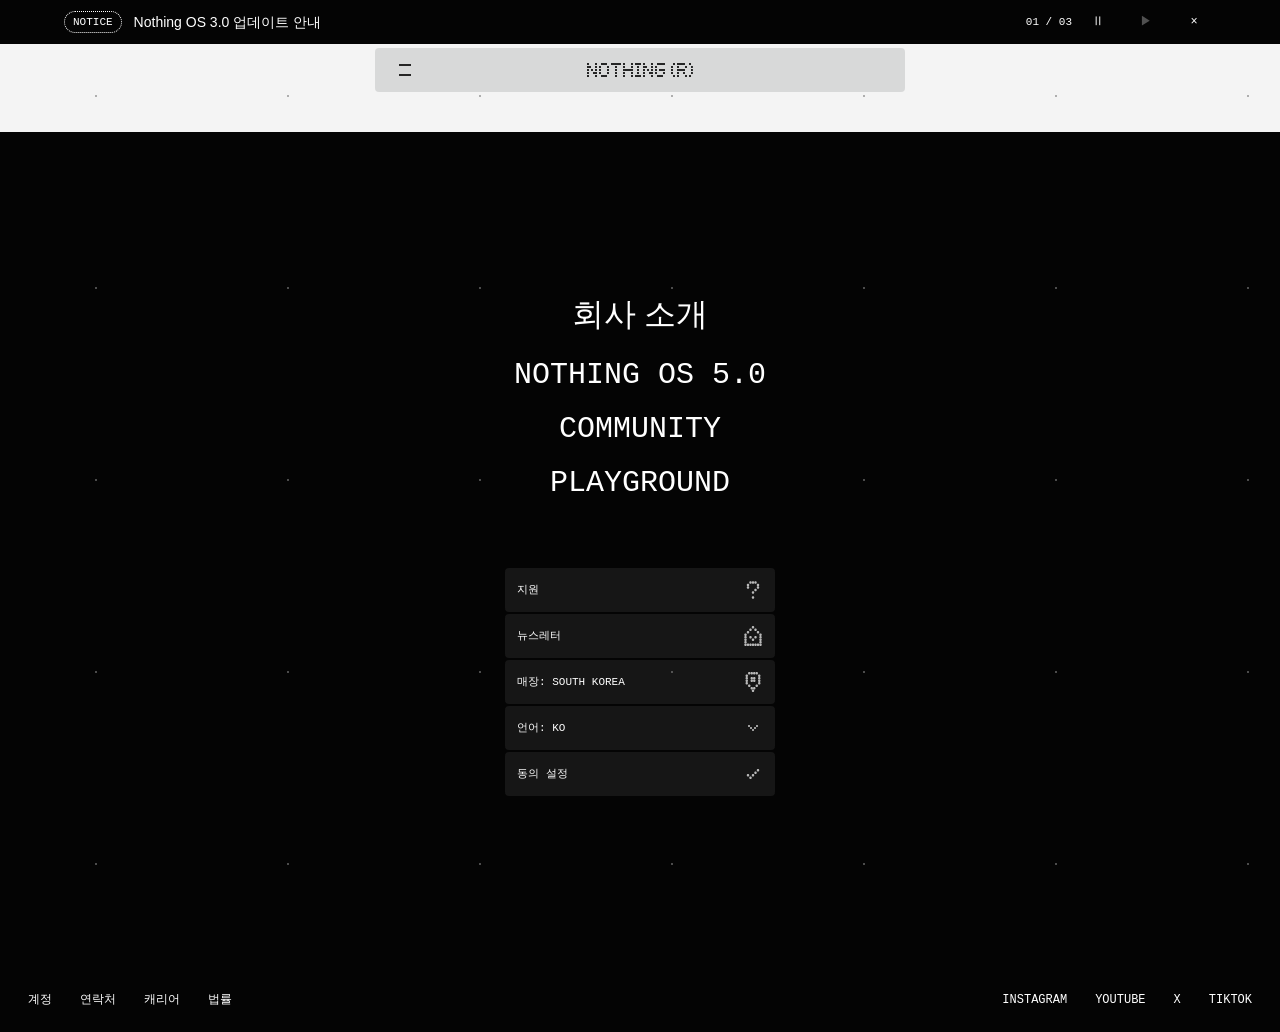
==== pdp.html @ 9f7a3cd3 "2026-11-05/17:21" ====
<!DOCTYPE html>
<html lang="ko" class="light">
  <head>
    <meta charset="UTF-8">
    <meta name="viewport" content="width=device-width, initial-scale=1">
    <meta name="description" content="Nothing Headphone (1)의 사운드, 디자인과 제품 정보를 확인하세요.">
    <meta property="og:title" content="Headphone (1) | Nothing">
    <meta property="og:description" content="Sound, closer. Headphone (1).">
    <title>Headphone (1) | Nothing</title>
    <link rel="stylesheet" href="css/sub.css">
  </head>
  <body class="pdp-page light" data-pdp-page aria-busy="true">
    <aside class="announcement-ticker" data-announcement-ticker data-notice-url="pages/support/notice.html" aria-label="주요 공지사항" hidden>
      <div class="inner-box announcement-ticker__inner">
        <a class="announcement-ticker__link" data-announcement-link>
          <span class="announcement-ticker__label" aria-hidden="true">NOTICE</span>
          <span class="announcement-ticker__title" data-announcement-title aria-live="off"></span>
        </a>
        <div class="announcement-ticker__controls" role="group" aria-label="공지 순환 제어">
          <span class="announcement-ticker__count" data-announcement-count aria-hidden="true"></span>
          <button class="announcement-ticker__control" type="button" data-announcement-pause aria-label="공지 순환 멈춤">
            <span aria-hidden="true">Ⅱ</span>
          </button>
          <button class="announcement-ticker__control" type="button" data-announcement-play aria-label="공지 순환 재생">
            <span aria-hidden="true">▶</span>
          </button>
          <button class="announcement-ticker__control" type="button" data-announcement-close aria-label="공지 닫기">
            <span aria-hidden="true">×</span>
          </button>
        </div>
      </div>
    </aside>
    <div class="body-pattern" aria-hidden="true"></div>
    <header class="site-header">
      <div class="inner-box">
        <div class="partition-box partition-box--center">
          <div class="content-box header__content">
            <a class="visually-hidden" href="#main-content">본문 바로가기</a>
            <button
              class="header__menu-button"
              type="button"
              aria-label="전체 메뉴 열기"
              aria-controls="site-menu"
              aria-expanded="false"
              data-menu-toggle>
              <img class="header__menu-mark" src="images/d/hbg.svg" alt="" aria-hidden="true" width="16" height="16">
            </button>
            <a class="header__brand" href="index.html#main-content" aria-label="NOTHING 홈">
              <img class="header__brand-logo" src="images/d/logo.svg" alt="NOTHING" width="106" height="14">
            </a>
            <span class="header__balance" aria-hidden="true"></span>
            <nav class="site-menu" id="site-menu" aria-label="전체 메뉴" aria-hidden="true" inert>
              <div class="site-menu__panel">
                <div class="site-menu__content">
                  <ul class="site-menu__categories">
                    <li><a class="site-menu__category" href="products.html" data-menu-link>모든 제품</a></li>
                    <li><a class="site-menu__category" href="index.html#category" data-menu-link>휴대전화</a></li>
                    <li><a class="site-menu__category" href="index.html#category" data-menu-link>오디오</a></li>
                    <li><a class="site-menu__category" href="index.html#category" data-menu-link>시계</a></li>
                    <li><a class="site-menu__category" href="index.html#category" data-menu-link>액세서리</a></li>
                  </ul>
                  <div class="site-menu__signature" aria-label="CMF, NOTHING OS 5.0">
                    <a class="site-menu__cmf" href="index.html#category">CMF</a>
                    <a class="site-menu__slogan" href="index.html#main-content">NOTHING OS 5.0</a>
                  </div>
                </div>
                <nav class="site-menu__footer" aria-label="추가 링크">
                  <ul class="site-menu__links">
                    <li><a class="site-menu__link" href="index.html#main-content" data-menu-link>ACCOUNT</a></li>
                    <li><a class="site-menu__link" href="pages/support/notice.html" data-menu-link>지원</a></li>
                    <li><a class="site-menu__link" href="index.html#community" data-menu-link>COMMUNITY</a></li>
                    <li><a class="site-menu__link" href="index.html#community" data-menu-link>회사 소개</a></li>
                  </ul>
                </nav>
              </div>
            </nav>
          </div>
        </div>
      </div>
    </header>

    <main class="pdp-main" id="main-content">
      <p class="pdp__status" data-pdp-status role="status" hidden></p>
      <div data-pdp-content hidden>
        <section class="section pdp-hero" aria-label="Headphone (1) 제품 탐색">
          <div class="inner-box pdp-hero__inner">
            <div class="partition-box partition-box--center pdp-hero__layout">
              <div class="content-box pdp-hero__content">
                <figure class="pdp-hero__visual">
                  <img
                    class="pdp-hero__image"
                    data-pdp-hero-image
                    src="images/products/headphone-1-white-3_4-view-thumbnail.webp"
                    alt="Nothing Headphone (1) 화이트"
                    width="800"
                    height="800"
                    fetchpriority="high"
                    decoding="async">
                </figure>
                <nav class="pdp__icon-menu pdp__icon-menu--left" aria-label="제품 정보 메뉴" data-pdp-menu="left"></nav>
                <nav class="pdp__icon-menu pdp__icon-menu--right" aria-label="제품 기능 메뉴" data-pdp-menu="right"></nav>
                <p class="pdp-hero__product-title" data-pdp-hero-title>HEADPHONE (1)</p>
              </div>
            </div>
          </div>
        </section>

        <div class="pdp__headphone-content" data-pdp-headphone-content>
          <section class="section pdp-story pdp-story--full" id="pdp-design" aria-label="Headphone (1) 캠페인">
            <div class="inner-box pdp-story__inner">
              <div class="partition-box pdp-story__layout">
                <div class="content-box pdp-story__content">
                  <div class="pdp__media-placeholder pdp__media-placeholder--wide" data-pdp-fullbleed></div>
                </div>
              </div>
            </div>
          </section>

          <section class="section pdp-gallery" id="pdp-specifications" aria-label="Headphone (1) 모델 사진">
            <div class="inner-box pdp-gallery__inner">
              <div class="partition-box pdp-gallery__layout">
                <div class="content-box pdp-gallery__content">
                  <ul class="pdp-gallery__grid" data-pdp-model-grid></ul>
                </div>
              </div>
            </div>
          </section>

          <section class="section pdp-story pdp-story--cuts" id="pdp-performance" aria-label="Headphone (1) 제품 사진">
            <div class="inner-box pdp-story__inner">
              <div class="partition-box pdp-story__layout">
                <div class="content-box pdp-story__content">
                  <div class="pdp-story__cuts" data-pdp-product-cuts></div>
                </div>
              </div>
            </div>
          </section>

          <section class="section pdp-details" aria-label="Headphone (1) 기능">
            <div class="inner-box pdp-details__inner">
              <div class="partition-box partition-box--center pdp-details__layout">
                <div class="content-box pdp-details__content">
                  <h2 class="pdp-details__title" id="pdp-intelligence">Come to Play</h2>
                  <p class="pdp-details__description" id="pdp-hardware">A new sound experience, made for you.</p>
                  <ul class="pdp-details__features" data-pdp-features></ul>
                  <div class="pdp-details__anchors" aria-hidden="true">
                    <span id="pdp-controls">Nothing X</span>
                    <span id="pdp-sound">Sound by KEF</span>
                  </div>
                </div>
              </div>
            </div>
          </section>
        </section>
      </div>
      <p class="pdp__catalog-message" data-pdp-catalog-message hidden></p>
      <section class="pdp-buy-card" data-pdp-buy-card aria-label="Headphone (1) 구매 정보" hidden>
        <div class="pdp-buy-card__product">
          <div class="pdp-buy-card__copy">
            <p class="pdp-buy-card__name" data-pdp-name>headphone (1)</p>
            <ul class="pdp-buy-card__features" data-pdp-buy-features></ul>
          </div>
          <img
            class="pdp-buy-card__image"
            data-pdp-buy-image
            src="images/products/headphone-1-white-3_4-view-thumbnail.webp"
            alt="Headphone (1) 화이트"
            width="96"
            height="96"
            loading="lazy"
            decoding="async">
        </div>
        <div class="pdp-buy-card__actions">
          <label class="pdp-buy-card__color-label" for="pdp-color">색상</label>
          <select class="pdp-buy-card__color" id="pdp-color" data-pdp-color aria-label="색상 선택">
            <option value="product-03">화이트</option>
            <option value="product-04">블랙</option>
          </select>
          <a
            class="pdp-buy-card__buy"
            href="https://search.shopping.naver.com/search/all?query=Nothing%20Headphone%20(1)"
            target="_blank"
            rel="noopener noreferrer"
            data-pdp-buy-link>NAVER</a>
        </div>
      </section>
    </main>

    <footer class="site-footer">
      <section class="footer__section" aria-label="사이트 정보">
        <div class="footer__main">
          <h2 class="footer__heading"><a href="index.html#community">회사 소개</a></h2>
          <nav class="footer__platforms" aria-label="Nothing 플랫폼">
            <a class="footer__platform" href="index.html#main-content">NOTHING OS 5.0</a>
            <a class="footer__platform" href="index.html#community">COMMUNITY</a>
            <a class="footer__platform" href="index.html#category">PLAYGROUND</a>
          </nav>
          <nav class="footer__settings" aria-label="지원 및 설정">
            <a class="footer__setting" href="pages/support/notice.html">
              <span>지원</span>
              <img class="footer__setting-icon" src="images/d/f_m1.svg" alt="" aria-hidden="true" width="16" height="16">
            </a>
            <a class="footer__setting" href="index.html#community">
              <span>뉴스레터</span>
              <img class="footer__setting-icon" src="images/d/f_m2.svg" alt="" aria-hidden="true" width="16" height="16">
            </a>
            <a class="footer__setting" href="index.html#community">
              <span>매장: SOUTH KOREA</span>
              <img class="footer__setting-icon" src="images/d/f_m3.svg" alt="" aria-hidden="true" width="16" height="16">
            </a>
            <button class="footer__setting" type="button">
              <span>언어: KO</span>
              <img class="footer__setting-icon footer__setting-icon--chevron" src="images/d/f_m4.svg" alt="" aria-hidden="true" width="16" height="16">
            </button>
            <button class="footer__setting" type="button">
              <span>동의 설정</span>
              <img class="footer__setting-icon" src="images/d/f_m5.svg" alt="" aria-hidden="true" width="16" height="16">
            </button>
          </nav>
        </div>
        <div class="footer__bottom">
          <nav class="footer__legal" aria-label="법적 정보">
            <a class="footer__bottom-link footer__legal-link" href="index.html#community">계정</a>
            <a class="footer__bottom-link" href="index.html#community">연락처</a>
            <a class="footer__bottom-link" href="index.html#community">캐리어</a>
            <a class="footer__bottom-link" href="index.html#community">법률</a>
          </nav>
          <nav class="footer__socials" aria-label="소셜 미디어">
            <a class="footer__bottom-link" href="index.html#community">INSTAGRAM</a>
            <a class="footer__bottom-link" href="index.html#community">YOUTUBE</a>
            <a class="footer__bottom-link" href="index.html#community">X</a>
            <a class="footer__bottom-link" href="index.html#community">TIKTOK</a>
          </nav>
        </div>
      </section>
    </footer>
    <script type="module" src="js/modules/pdp-page.js"></script>
    <script type="module" src="js/modules/announcement-ticker.js"></script>
  </body>
</html>
---- css/sub.css ----
@import url("./main.css");
@import url("./pages/products.css");
@import url("./pages/pdp.css");
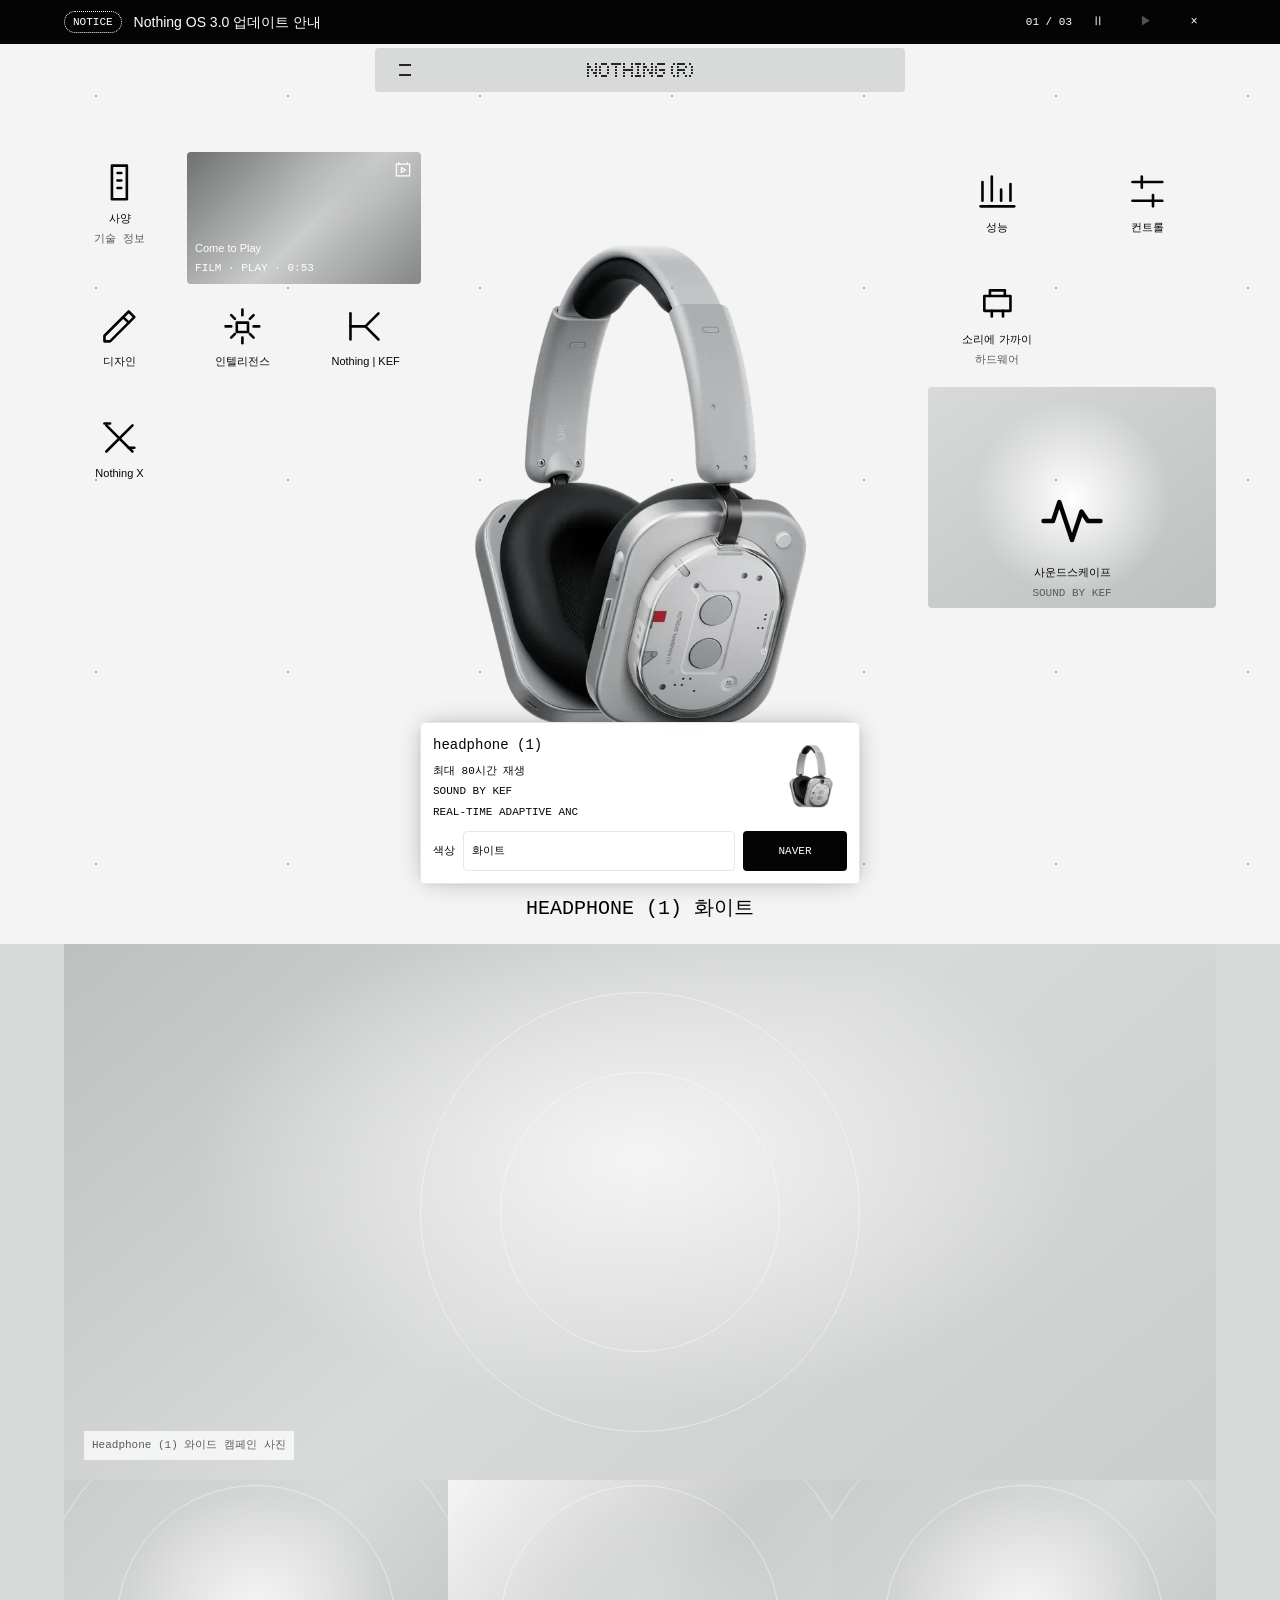
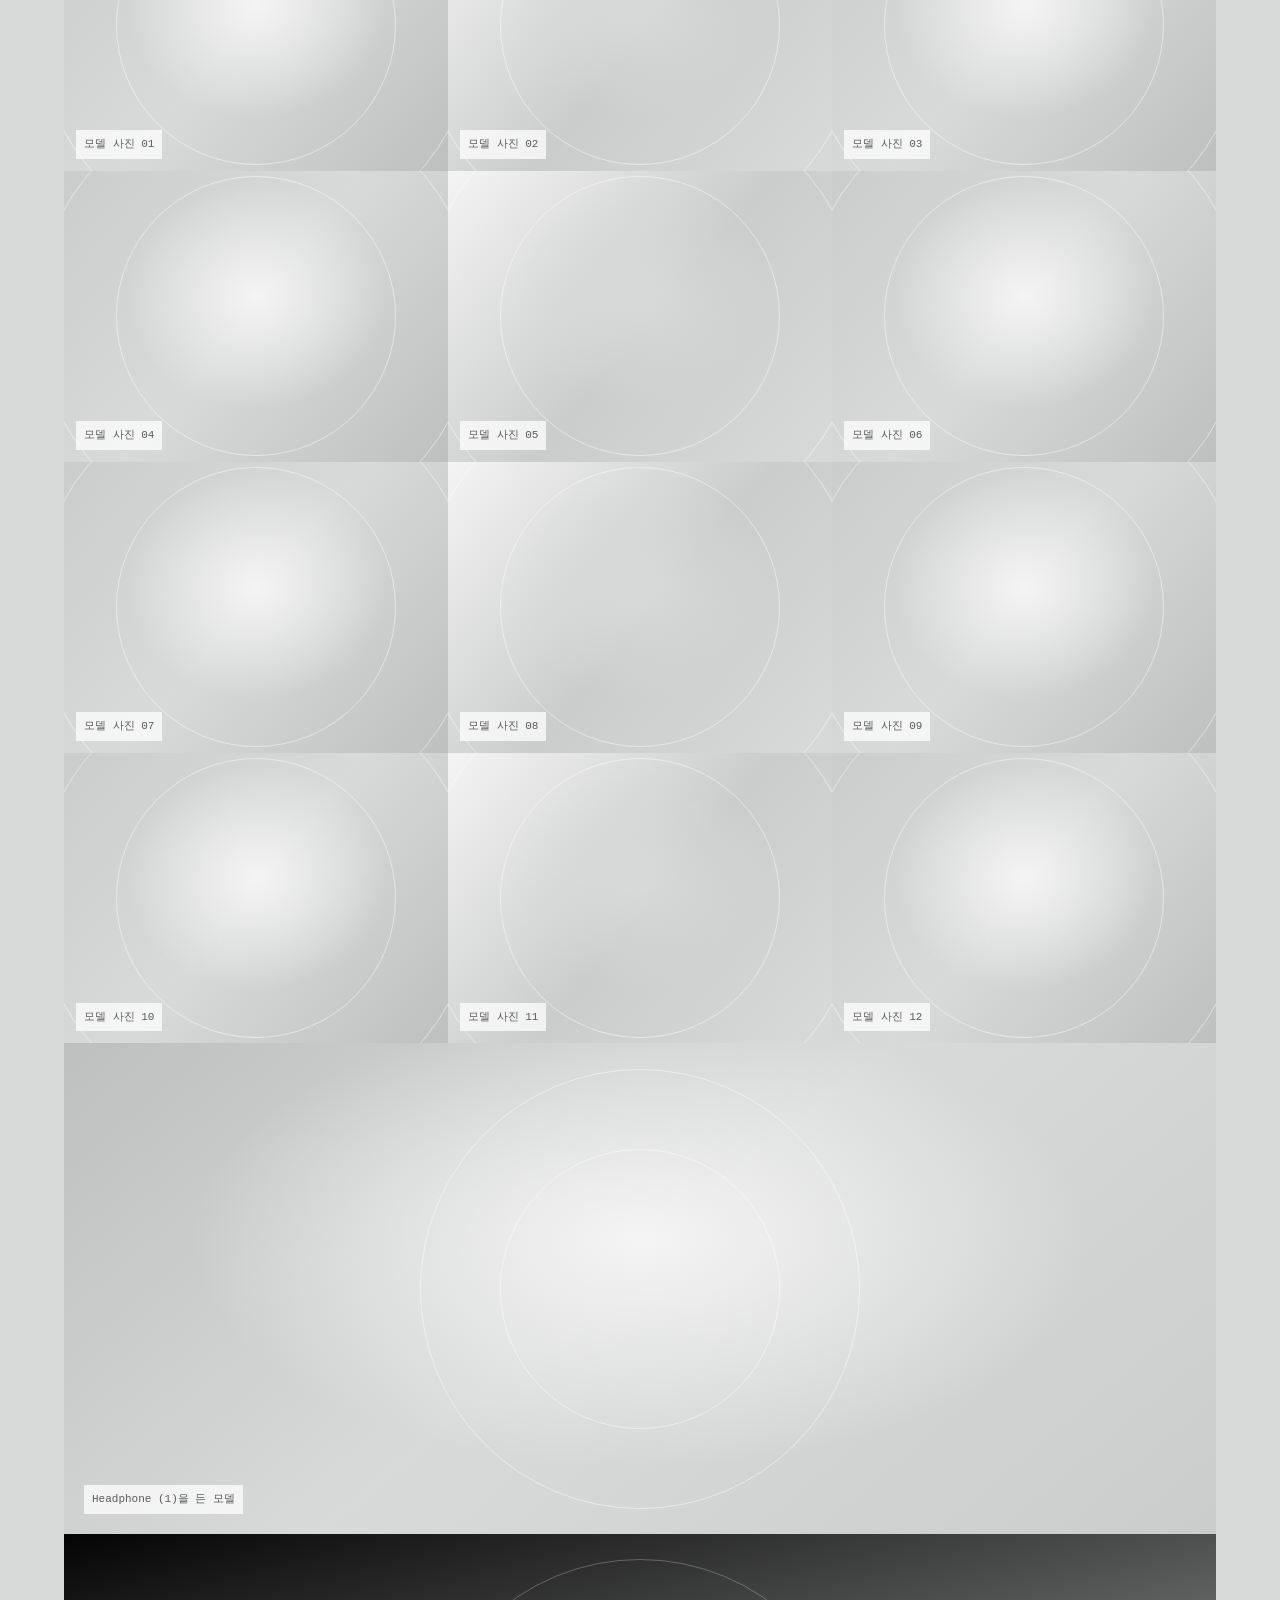
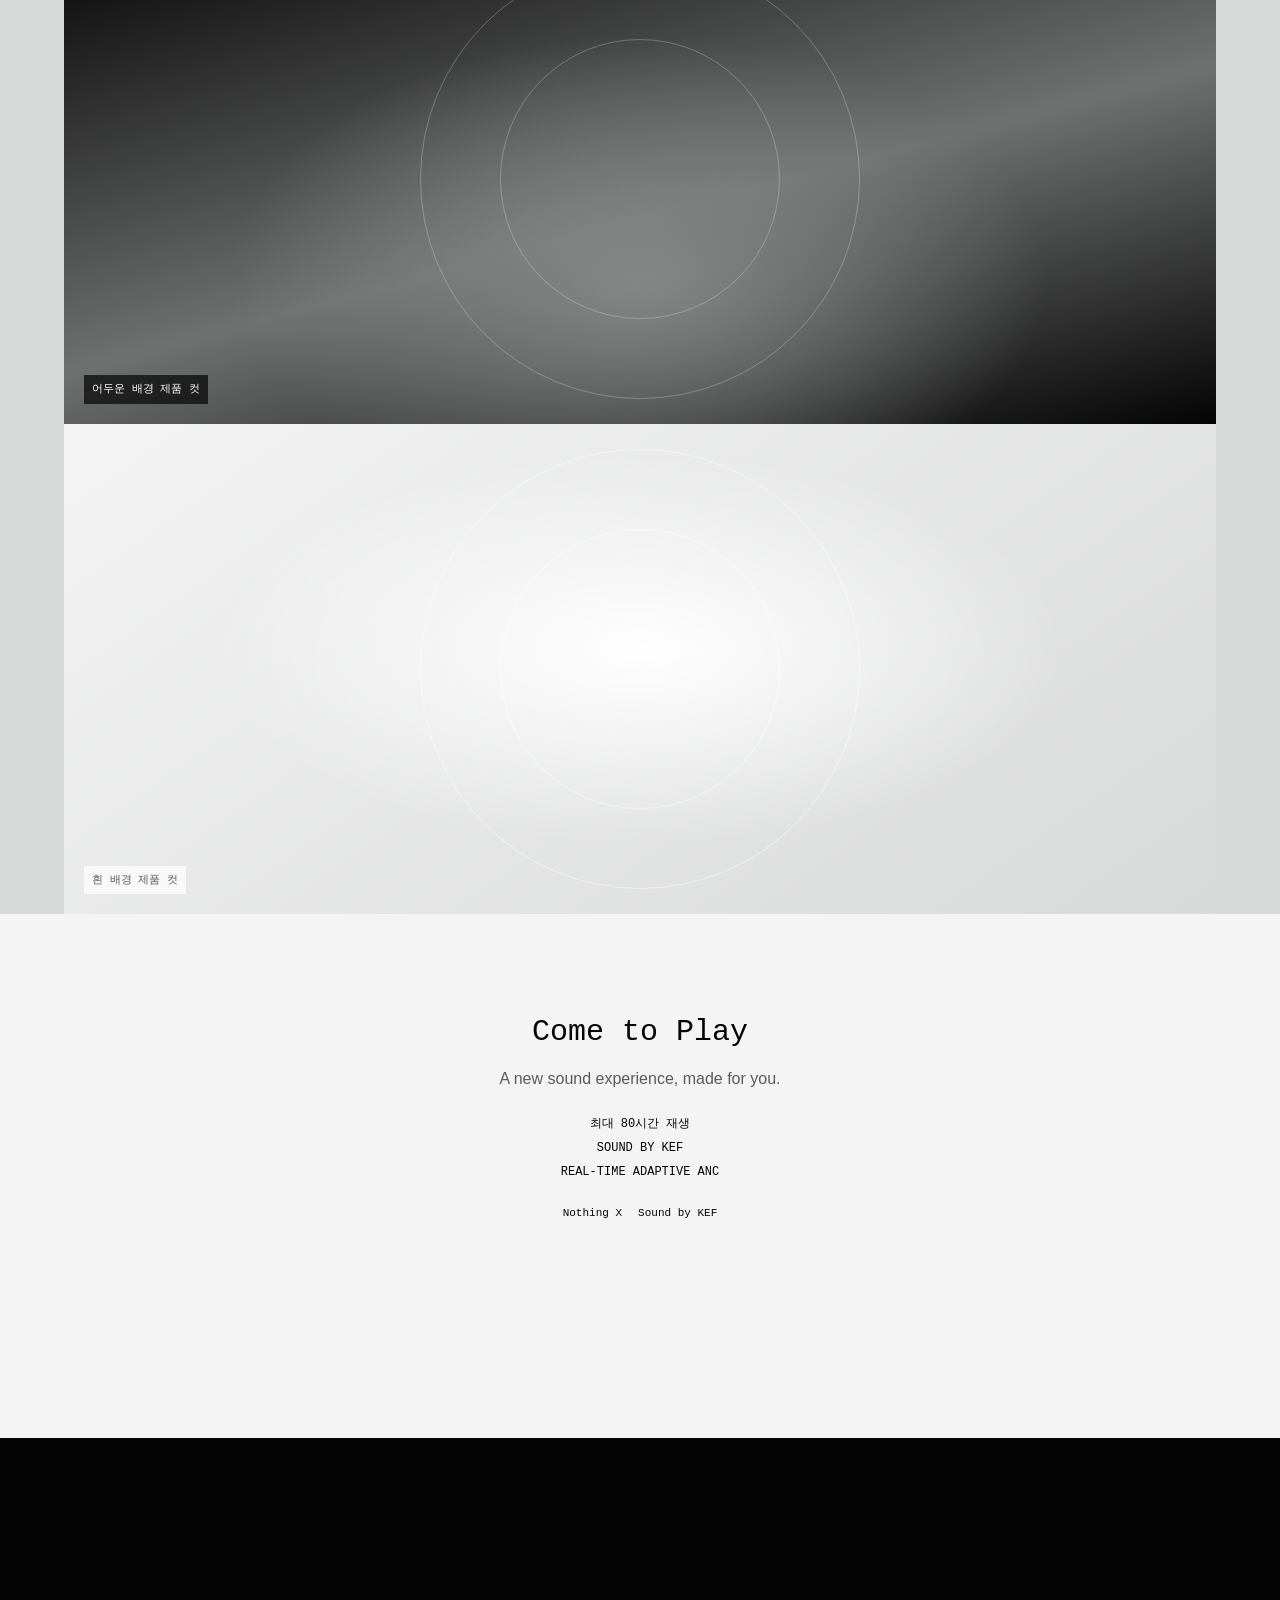
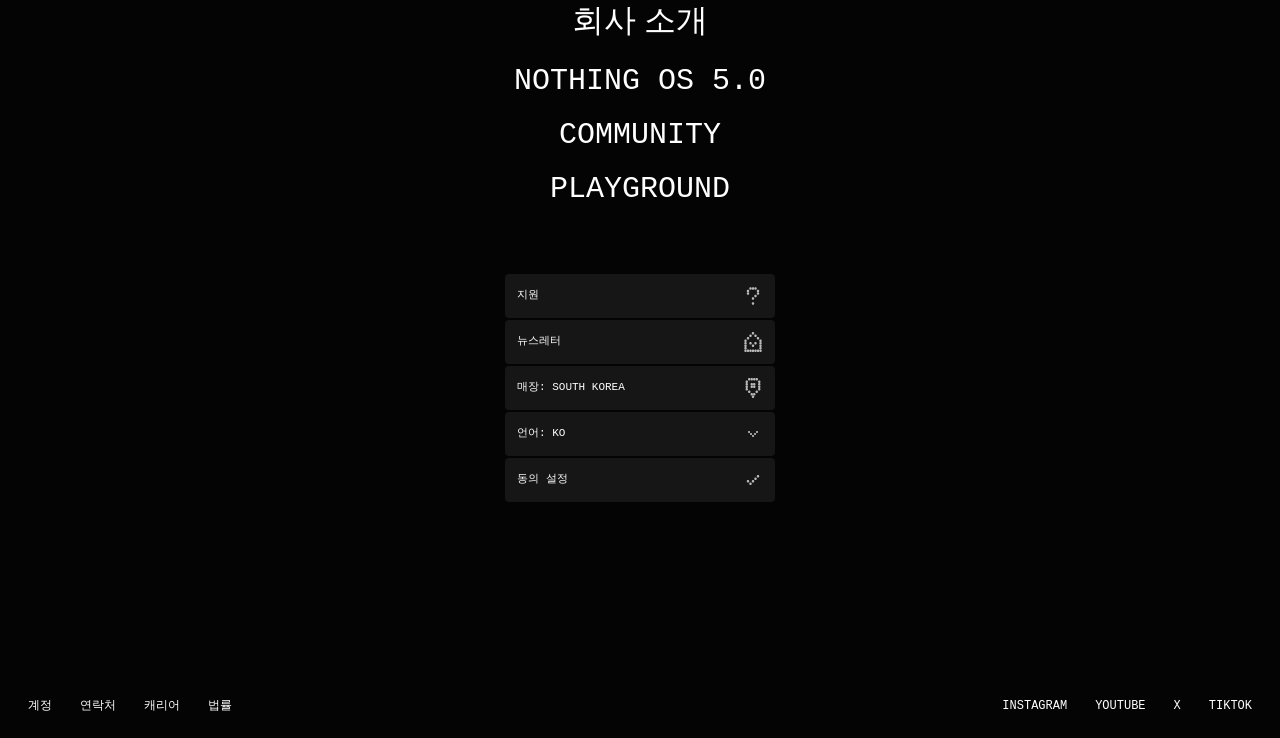
==== commit 3b61e8d0: "2026-11-05/17:24" ====
--- a/pdp.html
+++ b/pdp.html
@@ -150,7 +150,6 @@
                 </div>
               </div>
             </div>
-          </section>
         </section>
       </div>
       <p class="pdp__catalog-message" data-pdp-catalog-message hidden></p>
